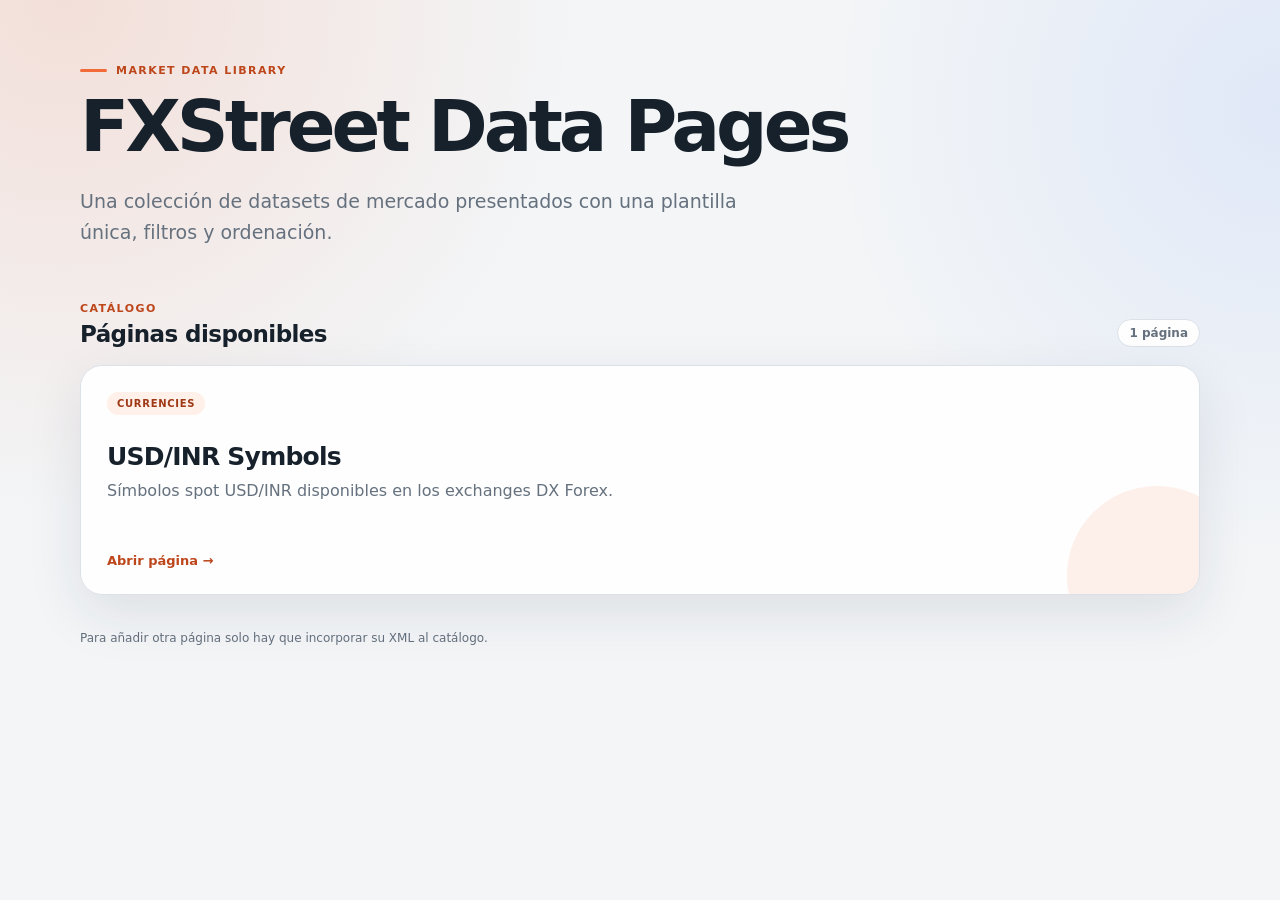
==== index.html @ c89b6307 "Replace static page with reusable XML template" ====
<!doctype html>
<html lang="es">
<head>
  <meta charset="utf-8">
  <meta name="viewport" content="width=device-width, initial-scale=1">
  <meta name="description" content="Catálogo de páginas de datos de mercado.">
  <title>FXStreet Data Pages</title>
  <link rel="stylesheet" href="assets/styles.css">
</head>
<body>
  <main class="shell">
    <header class="hero">
      <p class="eyebrow">Market data library</p>
      <h1>FXStreet Data Pages</h1>
      <p class="lede">Una colección de datasets de mercado presentados con una plantilla única, filtros y ordenación.</p>
    </header>

    <section aria-labelledby="pages-title">
      <div class="section-head">
        <div>
          <p class="section-kicker">Catálogo</p>
          <h2 id="pages-title">Páginas disponibles</h2>
        </div>
        <span class="pill" id="page-count">Cargando…</span>
      </div>

      <div class="catalog-grid" id="catalog" aria-live="polite"></div>
      <p class="status" id="catalog-status">Leyendo catálogo…</p>
    </section>

    <footer>Para añadir otra página solo hay que incorporar su XML al catálogo.</footer>
  </main>

  <script src="assets/index.js" defer></script>
</body>
</html>
---- assets/styles.css ----
:root {
  color-scheme: light dark;
  --bg: #f3f5f7;
  --surface: rgba(255, 255, 255, 0.94);
  --surface-soft: #f7f8fa;
  --text: #17212b;
  --muted: #65717e;
  --line: #dbe1e7;
  --accent: #f26b38;
  --accent-strong: #bd461b;
  --accent-soft: #fff0e9;
  --blue-soft: #e8f4fd;
  --blue: #1a6fa8;
  --green-soft: #edf7ed;
  --green: #2e7d32;
  --danger: #b42318;
  --shadow: 0 18px 55px rgba(31, 42, 55, 0.1);
}

* { box-sizing: border-box; }

body {
  min-height: 100vh;
  margin: 0;
  color: var(--text);
  background:
    radial-gradient(circle at 5% 0%, rgba(242, 107, 56, 0.16), transparent 32rem),
    radial-gradient(circle at 100% 12%, rgba(55, 120, 255, 0.1), transparent 28rem),
    var(--bg);
  font-family: Inter, ui-sans-serif, system-ui, -apple-system, BlinkMacSystemFont, "Segoe UI", sans-serif;
}

button, input, select { font: inherit; }

.shell { width: min(1120px, calc(100% - 32px)); margin: 0 auto; padding: 64px 0; }
.hero { max-width: 780px; margin-bottom: 54px; }
.eyebrow, .section-kicker { margin: 0 0 14px; color: var(--accent-strong); font-size: 11px; font-weight: 850; letter-spacing: 0.13em; text-transform: uppercase; }
.eyebrow { display: flex; align-items: center; gap: 9px; }
.eyebrow::before { width: 27px; height: 3px; border-radius: 99px; background: var(--accent); content: ""; }
h1 { margin: 0; font-size: clamp(38px, 7vw, 72px); line-height: 0.98; letter-spacing: -0.055em; }
.lede { max-width: 680px; margin: 24px 0 0; color: var(--muted); font-size: clamp(16px, 2vw, 19px); line-height: 1.65; }

.section-head { display: flex; align-items: end; justify-content: space-between; gap: 20px; margin-bottom: 18px; }
.section-head h2 { margin: 0; font-size: 23px; letter-spacing: -0.025em; }
.section-kicker { margin-bottom: 6px; }
.pill { padding: 6px 11px; border: 1px solid var(--line); border-radius: 999px; color: var(--muted); background: var(--surface); font-size: 12px; font-weight: 750; }

.catalog-grid { display: grid; grid-template-columns: repeat(auto-fit, minmax(280px, 1fr)); gap: 18px; }
.catalog-card { position: relative; display: flex; min-height: 230px; flex-direction: column; padding: 26px; overflow: hidden; border: 1px solid var(--line); border-radius: 22px; color: inherit; background: var(--surface); box-shadow: var(--shadow); text-decoration: none; transition: transform 180ms ease, border-color 180ms ease, box-shadow 180ms ease; }
.catalog-card::after { position: absolute; right: -48px; bottom: -72px; width: 180px; height: 180px; border-radius: 50%; background: rgba(242, 107, 56, 0.1); content: ""; }
.catalog-card:hover, .catalog-card:focus-visible { transform: translateY(-4px); border-color: rgba(242, 107, 56, 0.62); box-shadow: 0 22px 60px rgba(31, 42, 55, 0.16); outline: none; }
.tag { align-self: flex-start; padding: 6px 10px; border-radius: 999px; color: #9f3814; background: var(--accent-soft); font-size: 10px; font-weight: 850; letter-spacing: 0.07em; text-transform: uppercase; }
.catalog-card h3 { margin: 27px 0 8px; font-size: 25px; letter-spacing: -0.03em; }
.catalog-card p { margin: 0; color: var(--muted); line-height: 1.55; }
.open-link { z-index: 1; margin-top: auto; padding-top: 28px; color: var(--accent-strong); font-size: 13px; font-weight: 800; }
.status { color: var(--muted); }
.status.error { color: var(--danger); }
footer { margin-top: 36px; color: var(--muted); font-size: 12px; }

.page-shell { width: min(1280px, calc(100% - 28px)); margin: 0 auto; padding: 28px 0 54px; }
.topbar { display: flex; align-items: center; justify-content: space-between; gap: 18px; margin-bottom: 24px; }
.back-link { color: var(--muted); font-size: 13px; font-weight: 750; text-decoration: none; }
.back-link:hover { color: var(--accent-strong); }
.source-link { color: var(--accent-strong); font-size: 12px; font-weight: 750; text-decoration: none; }
.dataset-head { display: flex; align-items: end; justify-content: space-between; gap: 24px; margin-bottom: 24px; }
.dataset-head h1 { font-size: clamp(30px, 5vw, 54px); }
.dataset-description { max-width: 620px; margin: 13px 0 0; color: var(--muted); line-height: 1.55; }

.kpi-grid { display: grid; grid-template-columns: repeat(4, minmax(145px, 1fr)); gap: 10px; margin-bottom: 16px; }
.kpi { min-width: 0; padding: 16px 18px; border: 1px solid var(--line); border-radius: 14px; background: var(--surface); }
.kpi-value { overflow: hidden; font-size: 24px; font-weight: 850; letter-spacing: -0.03em; text-overflow: ellipsis; white-space: nowrap; }
.kpi-label { margin-top: 3px; color: var(--muted); font-size: 10px; font-weight: 750; letter-spacing: 0.07em; text-transform: uppercase; }

.filters { display: grid; grid-template-columns: minmax(240px, 2fr) repeat(3, minmax(140px, 1fr)) auto; gap: 10px; padding: 14px; border: 1px solid var(--line); border-radius: 16px 16px 0 0; background: var(--surface); }
.field { display: flex; min-width: 0; flex-direction: column; gap: 5px; }
.field label { color: var(--muted); font-size: 10px; font-weight: 750; letter-spacing: 0.06em; text-transform: uppercase; }
.field input, .field select { width: 100%; height: 38px; padding: 0 10px; border: 1px solid var(--line); border-radius: 9px; color: var(--text); background: var(--surface-soft); outline: none; }
.field input:focus, .field select:focus { border-color: var(--accent); box-shadow: 0 0 0 3px rgba(242, 107, 56, 0.12); }
.reset { align-self: end; height: 38px; padding: 0 14px; border: 1px solid var(--line); border-radius: 9px; color: var(--muted); background: transparent; cursor: pointer; }
.reset:hover { color: var(--text); border-color: var(--muted); }

.table-shell { overflow: hidden; border: 1px solid var(--line); border-top: 0; border-radius: 0 0 16px 16px; background: var(--surface); }
.table-meta { display: flex; justify-content: space-between; gap: 12px; padding: 11px 14px; border-bottom: 1px solid var(--line); color: var(--muted); font-size: 11px; }
.table-scroll { max-height: 62vh; overflow: auto; }
table { width: 100%; border-collapse: collapse; font-size: 12px; }
thead { position: sticky; top: 0; z-index: 2; background: var(--surface-soft); }
th { padding: 10px 12px; border-bottom: 1px solid var(--line); color: var(--muted); font-size: 10px; font-weight: 800; letter-spacing: 0.05em; text-align: left; text-transform: uppercase; white-space: nowrap; }
th[data-key] { cursor: pointer; user-select: none; }
th[data-key]:hover { color: var(--text); }
th[data-direction="asc"]::after { content: " ▲"; color: var(--accent); }
th[data-direction="desc"]::after { content: " ▼"; color: var(--accent); }
td { padding: 9px 12px; border-bottom: 1px solid var(--line); white-space: nowrap; }
tbody tr:last-child td { border-bottom: 0; }
tbody tr:hover { background: rgba(242, 107, 56, 0.045); }
.mono { font-family: "SFMono-Regular", Consolas, "Liberation Mono", monospace; font-size: 11px; }
.exchange { display: inline-block; padding: 3px 7px; border-radius: 999px; color: var(--blue); background: var(--blue-soft); font-size: 10px; font-weight: 750; }
.empty { padding: 36px; color: var(--muted); text-align: center; }
.loading-card { padding: 28px; border: 1px solid var(--line); border-radius: 16px; color: var(--muted); background: var(--surface); }

@media (prefers-color-scheme: dark) {
  :root { --bg: #10151b; --surface: rgba(24, 31, 39, 0.95); --surface-soft: #202832; --text: #f4f6f8; --muted: #9ba8b5; --line: #303b46; --accent-strong: #ff8a5d; --accent-soft: rgba(242, 107, 56, 0.18); --blue-soft: rgba(26, 111, 168, 0.2); --blue: #75bfee; --shadow: 0 18px 50px rgba(0, 0, 0, 0.28); }
  .tag { color: #ffc0a5; }
}

@media (max-width: 900px) {
  .kpi-grid { grid-template-columns: repeat(2, 1fr); }
  .filters { grid-template-columns: repeat(2, minmax(0, 1fr)); }
  .filters .field:first-child { grid-column: 1 / -1; }
  .reset { width: 100%; }
}

@media (max-width: 560px) {
  .shell { padding: 46px 0; }
  .hero { margin-bottom: 40px; }
  .section-head, .dataset-head { align-items: flex-start; flex-direction: column; }
  .page-shell { width: min(100% - 20px, 1280px); }
  .kpi-grid, .filters { grid-template-columns: 1fr; }
  .filters .field:first-child { grid-column: auto; }
}
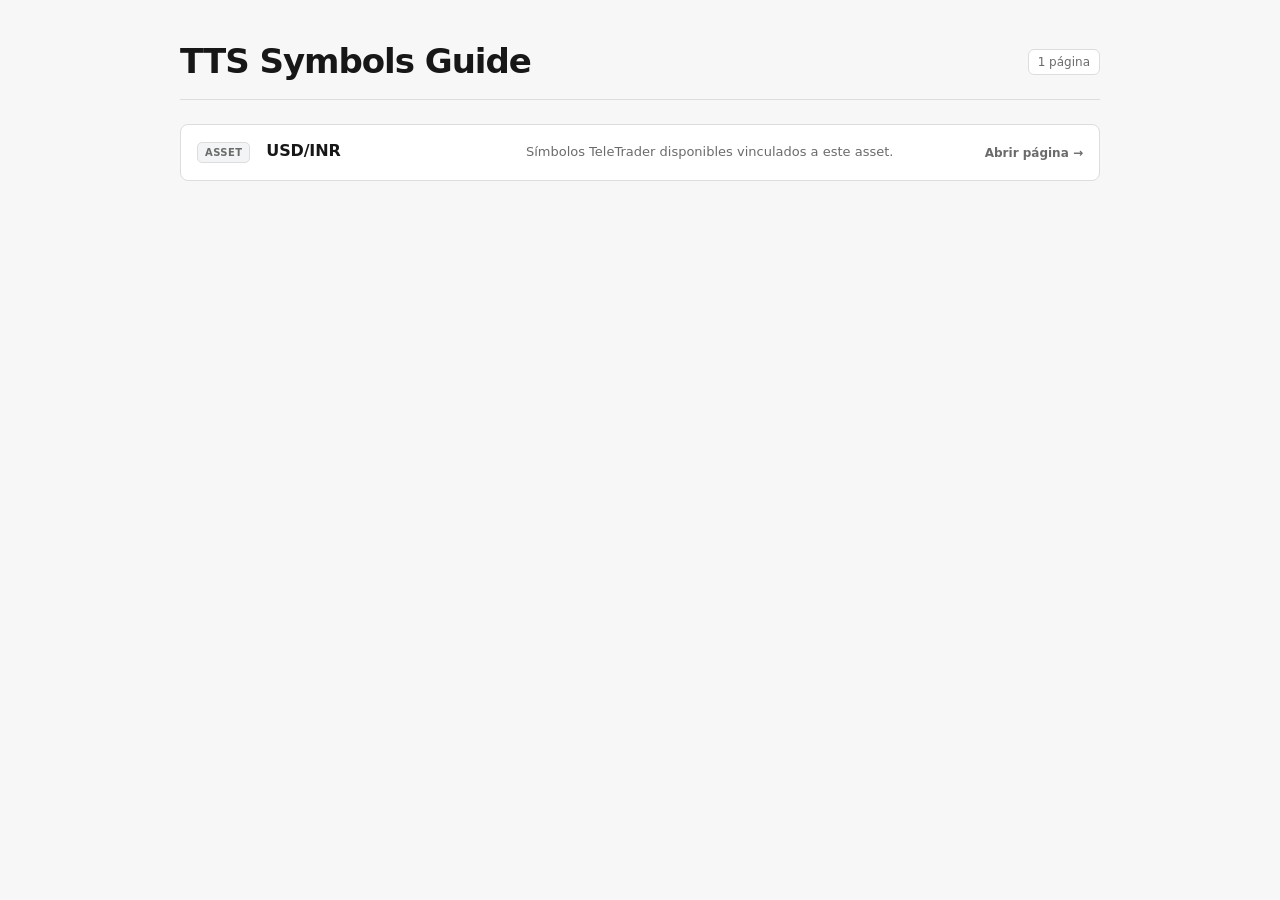
==== commit 92cd154f: "Simplify UI and clarify TeleTrader asset data" ====
--- a/index.html
+++ b/index.html
@@ -3,32 +3,23 @@
 <head>
   <meta charset="utf-8">
   <meta name="viewport" content="width=device-width, initial-scale=1">
-  <meta name="description" content="Catálogo de páginas de datos de mercado.">
-  <title>FXStreet Data Pages</title>
+  <meta name="description" content="Catálogo de símbolos TTS.">
+  <title>TTS Symbols Guide</title>
   <link rel="stylesheet" href="assets/styles.css">
 </head>
 <body>
   <main class="shell">
-    <header class="hero">
-      <p class="eyebrow">Market data library</p>
-      <h1>FXStreet Data Pages</h1>
-      <p class="lede">Una colección de datasets de mercado presentados con una plantilla única, filtros y ordenación.</p>
+    <header class="site-header">
+      <h1>TTS Symbols Guide</h1>
+      <span class="pill" id="page-count">Cargando…</span>
     </header>
 
     <section aria-labelledby="pages-title">
-      <div class="section-head">
-        <div>
-          <p class="section-kicker">Catálogo</p>
-          <h2 id="pages-title">Páginas disponibles</h2>
-        </div>
-        <span class="pill" id="page-count">Cargando…</span>
-      </div>
+      <h2 class="visually-hidden" id="pages-title">Páginas disponibles</h2>
 
       <div class="catalog-grid" id="catalog" aria-live="polite"></div>
       <p class="status" id="catalog-status">Leyendo catálogo…</p>
     </section>
-
-    <footer>Para añadir otra página solo hay que incorporar su XML al catálogo.</footer>
   </main>
 
   <script src="assets/index.js" defer></script>
--- a/assets/styles.css
+++ b/assets/styles.css
@@ -1,20 +1,14 @@
 :root {
   color-scheme: light dark;
-  --bg: #f3f5f7;
-  --surface: rgba(255, 255, 255, 0.94);
-  --surface-soft: #f7f8fa;
-  --text: #17212b;
-  --muted: #65717e;
-  --line: #dbe1e7;
-  --accent: #f26b38;
-  --accent-strong: #bd461b;
-  --accent-soft: #fff0e9;
-  --blue-soft: #e8f4fd;
-  --blue: #1a6fa8;
-  --green-soft: #edf7ed;
-  --green: #2e7d32;
-  --danger: #b42318;
-  --shadow: 0 18px 55px rgba(31, 42, 55, 0.1);
+  --bg: #f7f7f7;
+  --surface: #ffffff;
+  --surface-soft: #f3f4f5;
+  --text: #171717;
+  --muted: #6b6b6b;
+  --line: #dddddd;
+  --line-strong: #b8b8b8;
+  --focus: #555555;
+  --danger: #a61b1b;
 }
 
 * { box-sizing: border-box; }
@@ -23,97 +17,125 @@
   min-height: 100vh;
   margin: 0;
   color: var(--text);
-  background:
-    radial-gradient(circle at 5% 0%, rgba(242, 107, 56, 0.16), transparent 32rem),
-    radial-gradient(circle at 100% 12%, rgba(55, 120, 255, 0.1), transparent 28rem),
-    var(--bg);
+  background: var(--bg);
   font-family: Inter, ui-sans-serif, system-ui, -apple-system, BlinkMacSystemFont, "Segoe UI", sans-serif;
 }
 
 button, input, select { font: inherit; }
 
-.shell { width: min(1120px, calc(100% - 32px)); margin: 0 auto; padding: 64px 0; }
-.hero { max-width: 780px; margin-bottom: 54px; }
-.eyebrow, .section-kicker { margin: 0 0 14px; color: var(--accent-strong); font-size: 11px; font-weight: 850; letter-spacing: 0.13em; text-transform: uppercase; }
-.eyebrow { display: flex; align-items: center; gap: 9px; }
-.eyebrow::before { width: 27px; height: 3px; border-radius: 99px; background: var(--accent); content: ""; }
-h1 { margin: 0; font-size: clamp(38px, 7vw, 72px); line-height: 0.98; letter-spacing: -0.055em; }
-.lede { max-width: 680px; margin: 24px 0 0; color: var(--muted); font-size: clamp(16px, 2vw, 19px); line-height: 1.65; }
+.visually-hidden {
+  position: absolute;
+  width: 1px;
+  height: 1px;
+  padding: 0;
+  overflow: hidden;
+  clip: rect(0, 0, 0, 0);
+  white-space: nowrap;
+  border: 0;
+}
 
-.section-head { display: flex; align-items: end; justify-content: space-between; gap: 20px; margin-bottom: 18px; }
-.section-head h2 { margin: 0; font-size: 23px; letter-spacing: -0.025em; }
-.section-kicker { margin-bottom: 6px; }
-.pill { padding: 6px 11px; border: 1px solid var(--line); border-radius: 999px; color: var(--muted); background: var(--surface); font-size: 12px; font-weight: 750; }
+.shell {
+  width: min(920px, calc(100% - 32px));
+  margin: 0 auto;
+  padding: 42px 0;
+}
 
-.catalog-grid { display: grid; grid-template-columns: repeat(auto-fit, minmax(280px, 1fr)); gap: 18px; }
-.catalog-card { position: relative; display: flex; min-height: 230px; flex-direction: column; padding: 26px; overflow: hidden; border: 1px solid var(--line); border-radius: 22px; color: inherit; background: var(--surface); box-shadow: var(--shadow); text-decoration: none; transition: transform 180ms ease, border-color 180ms ease, box-shadow 180ms ease; }
-.catalog-card::after { position: absolute; right: -48px; bottom: -72px; width: 180px; height: 180px; border-radius: 50%; background: rgba(242, 107, 56, 0.1); content: ""; }
-.catalog-card:hover, .catalog-card:focus-visible { transform: translateY(-4px); border-color: rgba(242, 107, 56, 0.62); box-shadow: 0 22px 60px rgba(31, 42, 55, 0.16); outline: none; }
-.tag { align-self: flex-start; padding: 6px 10px; border-radius: 999px; color: #9f3814; background: var(--accent-soft); font-size: 10px; font-weight: 850; letter-spacing: 0.07em; text-transform: uppercase; }
-.catalog-card h3 { margin: 27px 0 8px; font-size: 25px; letter-spacing: -0.03em; }
-.catalog-card p { margin: 0; color: var(--muted); line-height: 1.55; }
-.open-link { z-index: 1; margin-top: auto; padding-top: 28px; color: var(--accent-strong); font-size: 13px; font-weight: 800; }
-.status { color: var(--muted); }
+.site-header {
+  display: flex;
+  align-items: center;
+  justify-content: space-between;
+  gap: 16px;
+  margin-bottom: 24px;
+  padding-bottom: 18px;
+  border-bottom: 1px solid var(--line);
+}
+
+h1 { margin: 0; font-size: clamp(24px, 4vw, 34px); line-height: 1.15; letter-spacing: -0.03em; }
+.pill { padding: 5px 9px; border: 1px solid var(--line); border-radius: 6px; color: var(--muted); background: var(--surface); font-size: 12px; }
+
+.catalog-grid { display: grid; gap: 10px; }
+.catalog-card { display: grid; grid-template-columns: auto minmax(120px, 0.55fr) minmax(240px, 1fr) auto; align-items: center; gap: 16px; padding: 16px; border: 1px solid var(--line); border-radius: 8px; color: inherit; background: var(--surface); text-decoration: none; transition: border-color 120ms ease, background 120ms ease; }
+.catalog-card:hover, .catalog-card:focus-visible { border-color: var(--line-strong); background: var(--surface-soft); outline: none; }
+.tag { padding: 4px 7px; border: 1px solid var(--line); border-radius: 5px; color: var(--muted); background: var(--surface-soft); font-size: 10px; font-weight: 700; letter-spacing: 0.04em; text-transform: uppercase; }
+.catalog-card h3 { margin: 0 0 4px; font-size: 16px; letter-spacing: -0.01em; }
+.catalog-card p { margin: 0; color: var(--muted); font-size: 13px; line-height: 1.45; }
+.open-link { color: var(--muted); font-size: 12px; font-weight: 650; white-space: nowrap; }
+.status { color: var(--muted); font-size: 13px; }
 .status.error { color: var(--danger); }
-footer { margin-top: 36px; color: var(--muted); font-size: 12px; }
 
-.page-shell { width: min(1280px, calc(100% - 28px)); margin: 0 auto; padding: 28px 0 54px; }
+.page-shell { width: min(1240px, calc(100% - 28px)); margin: 0 auto; padding: 24px 0 44px; }
 .topbar { display: flex; align-items: center; justify-content: space-between; gap: 18px; margin-bottom: 24px; }
-.back-link { color: var(--muted); font-size: 13px; font-weight: 750; text-decoration: none; }
-.back-link:hover { color: var(--accent-strong); }
-.source-link { color: var(--accent-strong); font-size: 12px; font-weight: 750; text-decoration: none; }
-.dataset-head { display: flex; align-items: end; justify-content: space-between; gap: 24px; margin-bottom: 24px; }
-.dataset-head h1 { font-size: clamp(30px, 5vw, 54px); }
-.dataset-description { max-width: 620px; margin: 13px 0 0; color: var(--muted); line-height: 1.55; }
+.back-link, .source-link { color: var(--muted); font-size: 12px; font-weight: 650; text-decoration: none; }
+.back-link:hover, .source-link:hover { color: var(--text); text-decoration: underline; }
+.dataset-head { display: flex; align-items: end; justify-content: space-between; gap: 24px; margin-bottom: 20px; }
+.dataset-head h1 { font-size: clamp(26px, 4vw, 40px); }
+.eyebrow { margin: 0 0 7px; color: var(--muted); font-size: 10px; font-weight: 700; letter-spacing: 0.08em; text-transform: uppercase; }
+.dataset-description { max-width: 640px; margin: 8px 0 0; color: var(--muted); font-size: 14px; line-height: 1.5; }
 
-.kpi-grid { display: grid; grid-template-columns: repeat(4, minmax(145px, 1fr)); gap: 10px; margin-bottom: 16px; }
-.kpi { min-width: 0; padding: 16px 18px; border: 1px solid var(--line); border-radius: 14px; background: var(--surface); }
-.kpi-value { overflow: hidden; font-size: 24px; font-weight: 850; letter-spacing: -0.03em; text-overflow: ellipsis; white-space: nowrap; }
-.kpi-label { margin-top: 3px; color: var(--muted); font-size: 10px; font-weight: 750; letter-spacing: 0.07em; text-transform: uppercase; }
+.kpi-grid { display: grid; grid-template-columns: repeat(4, minmax(145px, 1fr)); margin-bottom: 12px; border: 1px solid var(--line); border-radius: 8px; background: var(--surface); }
+.kpi { min-width: 0; padding: 14px 16px; border-right: 1px solid var(--line); }
+.kpi:last-child { border-right: 0; }
+.kpi-value { overflow: hidden; font-size: 20px; font-weight: 700; letter-spacing: -0.02em; text-overflow: ellipsis; white-space: nowrap; }
+.kpi-label { margin-top: 3px; color: var(--muted); font-size: 9px; font-weight: 700; letter-spacing: 0.06em; text-transform: uppercase; }
 
-.filters { display: grid; grid-template-columns: minmax(240px, 2fr) repeat(3, minmax(140px, 1fr)) auto; gap: 10px; padding: 14px; border: 1px solid var(--line); border-radius: 16px 16px 0 0; background: var(--surface); }
+.filters { display: grid; grid-template-columns: minmax(240px, 2fr) repeat(3, minmax(140px, 1fr)) auto; gap: 10px; padding: 12px; border: 1px solid var(--line); border-radius: 8px 8px 0 0; background: var(--surface); }
 .field { display: flex; min-width: 0; flex-direction: column; gap: 5px; }
-.field label { color: var(--muted); font-size: 10px; font-weight: 750; letter-spacing: 0.06em; text-transform: uppercase; }
-.field input, .field select { width: 100%; height: 38px; padding: 0 10px; border: 1px solid var(--line); border-radius: 9px; color: var(--text); background: var(--surface-soft); outline: none; }
-.field input:focus, .field select:focus { border-color: var(--accent); box-shadow: 0 0 0 3px rgba(242, 107, 56, 0.12); }
-.reset { align-self: end; height: 38px; padding: 0 14px; border: 1px solid var(--line); border-radius: 9px; color: var(--muted); background: transparent; cursor: pointer; }
-.reset:hover { color: var(--text); border-color: var(--muted); }
+.field label { color: var(--muted); font-size: 9px; font-weight: 700; letter-spacing: 0.05em; text-transform: uppercase; }
+.field input, .field select { width: 100%; height: 36px; padding: 0 9px; border: 1px solid var(--line); border-radius: 5px; color: var(--text); background: var(--surface); outline: none; }
+.field input:focus, .field select:focus { border-color: var(--focus); box-shadow: 0 0 0 2px color-mix(in srgb, var(--focus) 16%, transparent); }
+.reset { align-self: end; height: 36px; padding: 0 13px; border: 1px solid var(--line-strong); border-radius: 5px; color: var(--text); background: var(--surface); cursor: pointer; }
+.reset:hover { background: var(--surface-soft); }
 
-.table-shell { overflow: hidden; border: 1px solid var(--line); border-top: 0; border-radius: 0 0 16px 16px; background: var(--surface); }
-.table-meta { display: flex; justify-content: space-between; gap: 12px; padding: 11px 14px; border-bottom: 1px solid var(--line); color: var(--muted); font-size: 11px; }
-.table-scroll { max-height: 62vh; overflow: auto; }
+.table-shell { overflow: hidden; border: 1px solid var(--line); border-top: 0; border-radius: 0 0 8px 8px; background: var(--surface); }
+.table-meta { display: flex; justify-content: space-between; gap: 12px; padding: 9px 12px; border-bottom: 1px solid var(--line); color: var(--muted); font-size: 10px; }
+.table-scroll { max-height: 64vh; overflow: auto; }
 table { width: 100%; border-collapse: collapse; font-size: 12px; }
 thead { position: sticky; top: 0; z-index: 2; background: var(--surface-soft); }
-th { padding: 10px 12px; border-bottom: 1px solid var(--line); color: var(--muted); font-size: 10px; font-weight: 800; letter-spacing: 0.05em; text-align: left; text-transform: uppercase; white-space: nowrap; }
+th { padding: 9px 10px; border-bottom: 1px solid var(--line); color: var(--muted); font-size: 9px; font-weight: 700; letter-spacing: 0.04em; text-align: left; text-transform: uppercase; white-space: nowrap; }
 th[data-key] { cursor: pointer; user-select: none; }
 th[data-key]:hover { color: var(--text); }
-th[data-direction="asc"]::after { content: " ▲"; color: var(--accent); }
-th[data-direction="desc"]::after { content: " ▼"; color: var(--accent); }
-td { padding: 9px 12px; border-bottom: 1px solid var(--line); white-space: nowrap; }
+th[data-direction="asc"]::after { content: " ▲"; }
+th[data-direction="desc"]::after { content: " ▼"; }
+td { padding: 8px 10px; border-bottom: 1px solid var(--line); white-space: nowrap; }
 tbody tr:last-child td { border-bottom: 0; }
-tbody tr:hover { background: rgba(242, 107, 56, 0.045); }
-.mono { font-family: "SFMono-Regular", Consolas, "Liberation Mono", monospace; font-size: 11px; }
-.exchange { display: inline-block; padding: 3px 7px; border-radius: 999px; color: var(--blue); background: var(--blue-soft); font-size: 10px; font-weight: 750; }
-.empty { padding: 36px; color: var(--muted); text-align: center; }
-.loading-card { padding: 28px; border: 1px solid var(--line); border-radius: 16px; color: var(--muted); background: var(--surface); }
+tbody tr:hover { background: var(--surface-soft); }
+.mono { font-family: "SFMono-Regular", Consolas, "Liberation Mono", monospace; font-size: 10px; }
+.exchange { display: inline-block; padding: 2px 6px; border: 1px solid var(--line); border-radius: 4px; color: var(--text); background: var(--surface-soft); font-size: 10px; }
+.empty { padding: 32px; color: var(--muted); text-align: center; }
+.loading-card { padding: 24px; border: 1px solid var(--line); border-radius: 8px; color: var(--muted); background: var(--surface); }
 
 @media (prefers-color-scheme: dark) {
-  :root { --bg: #10151b; --surface: rgba(24, 31, 39, 0.95); --surface-soft: #202832; --text: #f4f6f8; --muted: #9ba8b5; --line: #303b46; --accent-strong: #ff8a5d; --accent-soft: rgba(242, 107, 56, 0.18); --blue-soft: rgba(26, 111, 168, 0.2); --blue: #75bfee; --shadow: 0 18px 50px rgba(0, 0, 0, 0.28); }
-  .tag { color: #ffc0a5; }
+  :root {
+    --bg: #111111;
+    --surface: #191919;
+    --surface-soft: #222222;
+    --text: #eeeeee;
+    --muted: #a0a0a0;
+    --line: #353535;
+    --line-strong: #5b5b5b;
+    --focus: #b5b5b5;
+    --danger: #ff8b8b;
+  }
 }
 
 @media (max-width: 900px) {
   .kpi-grid { grid-template-columns: repeat(2, 1fr); }
+  .kpi:nth-child(2) { border-right: 0; }
+  .kpi:nth-child(-n+2) { border-bottom: 1px solid var(--line); }
   .filters { grid-template-columns: repeat(2, minmax(0, 1fr)); }
   .filters .field:first-child { grid-column: 1 / -1; }
   .reset { width: 100%; }
 }
 
-@media (max-width: 560px) {
-  .shell { padding: 46px 0; }
-  .hero { margin-bottom: 40px; }
-  .section-head, .dataset-head { align-items: flex-start; flex-direction: column; }
-  .page-shell { width: min(100% - 20px, 1280px); }
+@media (max-width: 620px) {
+  .shell { padding: 28px 0; }
+  .site-header, .dataset-head { align-items: flex-start; flex-direction: column; }
+  .catalog-card { grid-template-columns: 1fr; gap: 8px; }
+  .tag { justify-self: start; }
+  .open-link { margin-top: 4px; }
+  .page-shell { width: min(100% - 20px, 1240px); }
   .kpi-grid, .filters { grid-template-columns: 1fr; }
+  .kpi { border-right: 0; border-bottom: 1px solid var(--line); }
+  .kpi:last-child { border-bottom: 0; }
   .filters .field:first-child { grid-column: auto; }
 }
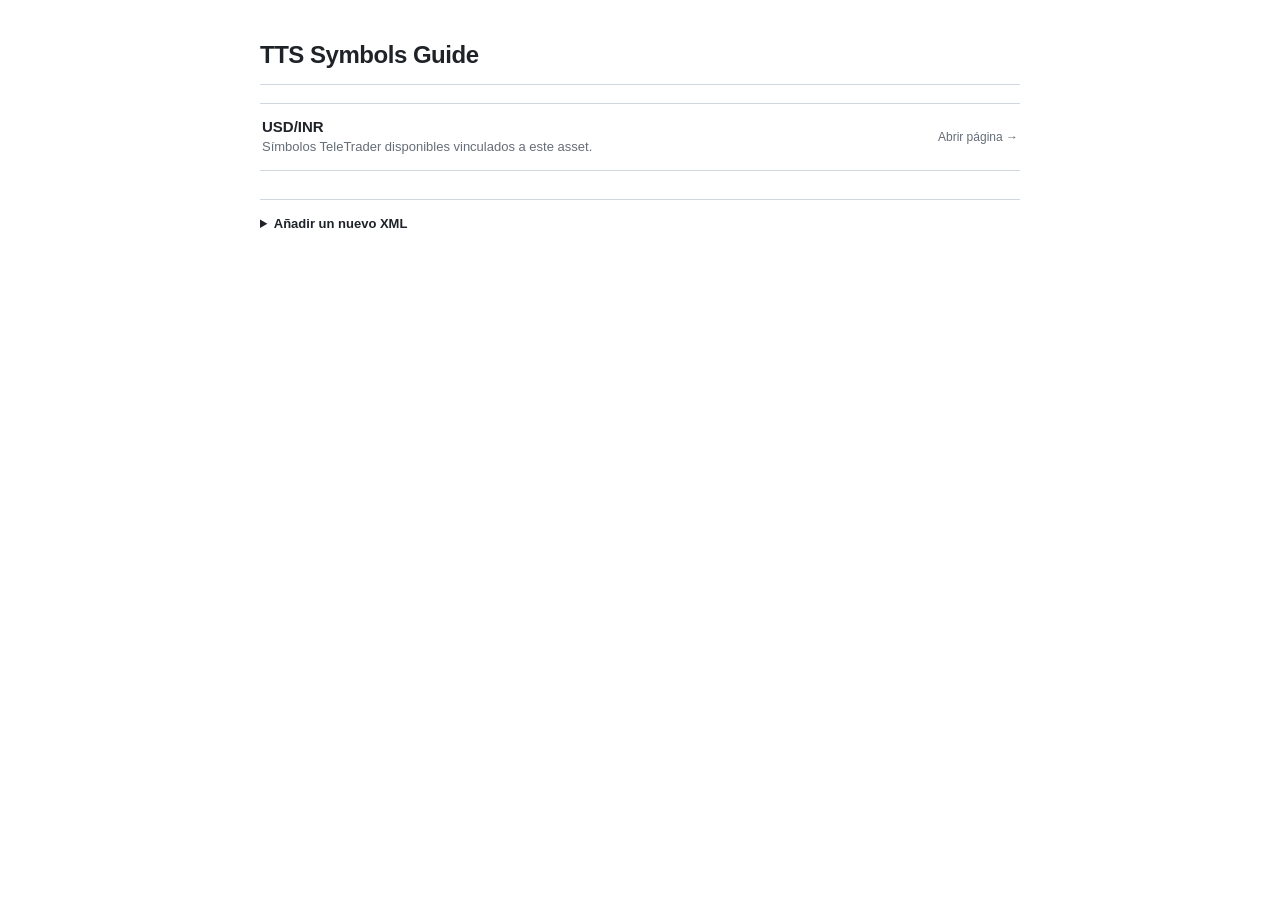
==== commit 0bd5f2a2: "Use minimal UI and add XML publishing guide" ====
--- a/index.html
+++ b/index.html
@@ -5,23 +5,39 @@
   <meta name="viewport" content="width=device-width, initial-scale=1">
   <meta name="description" content="Catálogo de símbolos TTS.">
   <title>TTS Symbols Guide</title>
-  <link rel="stylesheet" href="assets/styles.css">
+  <link rel="stylesheet" href="assets/styles.css?v=20260824-2">
 </head>
 <body>
   <main class="shell">
     <header class="site-header">
       <h1>TTS Symbols Guide</h1>
-      <span class="pill" id="page-count">Cargando…</span>
     </header>
 
     <section aria-labelledby="pages-title">
       <h2 class="visually-hidden" id="pages-title">Páginas disponibles</h2>
 
-      <div class="catalog-grid" id="catalog" aria-live="polite"></div>
+      <div class="catalog-list" id="catalog" aria-live="polite"></div>
       <p class="status" id="catalog-status">Leyendo catálogo…</p>
     </section>
+
+    <details class="howto">
+      <summary>Añadir un nuevo XML</summary>
+      <ol>
+        <li><a href="https://github.com/Michel930107/fxstreet-pages/upload/main/data">Sube el XML</a> a la carpeta <code>data/</code>.</li>
+        <li><a href="https://github.com/Michel930107/fxstreet-pages/edit/main/data/pages.json">Edita <code>pages.json</code></a> y añade una entrada como esta:</li>
+      </ol>
+      <pre><code>{
+  "id": "eurusd",
+  "title": "EUR/USD",
+  "description": "Símbolos TeleTrader vinculados a este asset.",
+  "category": "Asset",
+  "query": "EURUSD",
+  "source": "data/eurusd.xml"
+}</code></pre>
+      <p>Guarda los cambios. El índice y la plantilla se actualizarán automáticamente.</p>
+    </details>
   </main>
 
-  <script src="assets/index.js" defer></script>
+  <script src="assets/index.js?v=20260824-2" defer></script>
 </body>
 </html>
--- a/assets/styles.css
+++ b/assets/styles.css
@@ -1,14 +1,11 @@
 :root {
-  color-scheme: light dark;
-  --bg: #f7f7f7;
-  --surface: #ffffff;
-  --surface-soft: #f3f4f5;
-  --text: #171717;
-  --muted: #6b6b6b;
-  --line: #dddddd;
-  --line-strong: #b8b8b8;
-  --focus: #555555;
-  --danger: #a61b1b;
+  color-scheme: light;
+  --text: #1f2328;
+  --muted: #656d76;
+  --line: #d0d7de;
+  --soft: #f6f8fa;
+  --white: #ffffff;
+  --danger: #cf222e;
 }
 
 * { box-sizing: border-box; }
@@ -17,8 +14,9 @@
   min-height: 100vh;
   margin: 0;
   color: var(--text);
-  background: var(--bg);
-  font-family: Inter, ui-sans-serif, system-ui, -apple-system, BlinkMacSystemFont, "Segoe UI", sans-serif;
+  background: var(--white);
+  font-family: -apple-system, BlinkMacSystemFont, "Segoe UI", sans-serif;
+  font-size: 14px;
 }
 
 button, input, select { font: inherit; }
@@ -35,107 +33,208 @@
 }
 
 .shell {
-  width: min(920px, calc(100% - 32px));
+  width: min(760px, calc(100% - 32px));
   margin: 0 auto;
-  padding: 42px 0;
+  padding: 40px 0;
 }
 
 .site-header {
+  margin-bottom: 18px;
+  padding-bottom: 14px;
+  border-bottom: 1px solid var(--line);
+}
+
+h1 {
+  margin: 0;
+  font-size: 24px;
+  line-height: 1.25;
+  letter-spacing: -0.02em;
+}
+
+.catalog-list { border-top: 1px solid var(--line); }
+
+.catalog-row {
+  display: flex;
+  align-items: center;
+  justify-content: space-between;
+  gap: 20px;
+  padding: 14px 2px;
+  border-bottom: 1px solid var(--line);
+  color: inherit;
+  text-decoration: none;
+}
+
+.catalog-row:hover h3,
+.catalog-row:focus-visible h3 { text-decoration: underline; }
+
+.catalog-row:focus-visible {
+  outline: 2px solid var(--text);
+  outline-offset: 3px;
+}
+
+.catalog-copy { min-width: 0; }
+.catalog-row h3 { margin: 0 0 3px; font-size: 15px; }
+.catalog-row p { margin: 0; color: var(--muted); font-size: 13px; line-height: 1.4; }
+.open-link { flex: none; color: var(--muted); font-size: 12px; white-space: nowrap; }
+.status { color: var(--muted); font-size: 13px; }
+.status.error { color: var(--danger); }
+
+.howto {
+  margin-top: 28px;
+  padding-top: 16px;
+  border-top: 1px solid var(--line);
+  color: var(--muted);
+  font-size: 13px;
+}
+
+.howto summary { color: var(--text); font-weight: 600; cursor: pointer; }
+.howto ol { margin: 14px 0 10px; padding-left: 20px; line-height: 1.6; }
+.howto a { color: var(--text); }
+.howto p { margin: 10px 0 0; }
+.howto code { font-family: Consolas, "Liberation Mono", monospace; }
+.howto pre {
+  margin: 10px 0;
+  padding: 12px;
+  overflow-x: auto;
+  border: 1px solid var(--line);
+  border-radius: 4px;
+  color: var(--text);
+  background: var(--soft);
+  font-size: 12px;
+  line-height: 1.45;
+}
+
+.page-shell {
+  width: min(1180px, calc(100% - 28px));
+  margin: 0 auto;
+  padding: 22px 0 40px;
+}
+
+.topbar {
   display: flex;
   align-items: center;
   justify-content: space-between;
   gap: 16px;
-  margin-bottom: 24px;
-  padding-bottom: 18px;
-  border-bottom: 1px solid var(--line);
-}
-
-h1 { margin: 0; font-size: clamp(24px, 4vw, 34px); line-height: 1.15; letter-spacing: -0.03em; }
-.pill { padding: 5px 9px; border: 1px solid var(--line); border-radius: 6px; color: var(--muted); background: var(--surface); font-size: 12px; }
-
-.catalog-grid { display: grid; gap: 10px; }
-.catalog-card { display: grid; grid-template-columns: auto minmax(120px, 0.55fr) minmax(240px, 1fr) auto; align-items: center; gap: 16px; padding: 16px; border: 1px solid var(--line); border-radius: 8px; color: inherit; background: var(--surface); text-decoration: none; transition: border-color 120ms ease, background 120ms ease; }
-.catalog-card:hover, .catalog-card:focus-visible { border-color: var(--line-strong); background: var(--surface-soft); outline: none; }
-.tag { padding: 4px 7px; border: 1px solid var(--line); border-radius: 5px; color: var(--muted); background: var(--surface-soft); font-size: 10px; font-weight: 700; letter-spacing: 0.04em; text-transform: uppercase; }
-.catalog-card h3 { margin: 0 0 4px; font-size: 16px; letter-spacing: -0.01em; }
-.catalog-card p { margin: 0; color: var(--muted); font-size: 13px; line-height: 1.45; }
-.open-link { color: var(--muted); font-size: 12px; font-weight: 650; white-space: nowrap; }
-.status { color: var(--muted); font-size: 13px; }
-.status.error { color: var(--danger); }
-
-.page-shell { width: min(1240px, calc(100% - 28px)); margin: 0 auto; padding: 24px 0 44px; }
-.topbar { display: flex; align-items: center; justify-content: space-between; gap: 18px; margin-bottom: 24px; }
-.back-link, .source-link { color: var(--muted); font-size: 12px; font-weight: 650; text-decoration: none; }
-.back-link:hover, .source-link:hover { color: var(--text); text-decoration: underline; }
-.dataset-head { display: flex; align-items: end; justify-content: space-between; gap: 24px; margin-bottom: 20px; }
-.dataset-head h1 { font-size: clamp(26px, 4vw, 40px); }
-.eyebrow { margin: 0 0 7px; color: var(--muted); font-size: 10px; font-weight: 700; letter-spacing: 0.08em; text-transform: uppercase; }
-.dataset-description { max-width: 640px; margin: 8px 0 0; color: var(--muted); font-size: 14px; line-height: 1.5; }
-
-.kpi-grid { display: grid; grid-template-columns: repeat(4, minmax(145px, 1fr)); margin-bottom: 12px; border: 1px solid var(--line); border-radius: 8px; background: var(--surface); }
-.kpi { min-width: 0; padding: 14px 16px; border-right: 1px solid var(--line); }
-.kpi:last-child { border-right: 0; }
-.kpi-value { overflow: hidden; font-size: 20px; font-weight: 700; letter-spacing: -0.02em; text-overflow: ellipsis; white-space: nowrap; }
-.kpi-label { margin-top: 3px; color: var(--muted); font-size: 9px; font-weight: 700; letter-spacing: 0.06em; text-transform: uppercase; }
-
-.filters { display: grid; grid-template-columns: minmax(240px, 2fr) repeat(3, minmax(140px, 1fr)) auto; gap: 10px; padding: 12px; border: 1px solid var(--line); border-radius: 8px 8px 0 0; background: var(--surface); }
-.field { display: flex; min-width: 0; flex-direction: column; gap: 5px; }
-.field label { color: var(--muted); font-size: 9px; font-weight: 700; letter-spacing: 0.05em; text-transform: uppercase; }
-.field input, .field select { width: 100%; height: 36px; padding: 0 9px; border: 1px solid var(--line); border-radius: 5px; color: var(--text); background: var(--surface); outline: none; }
-.field input:focus, .field select:focus { border-color: var(--focus); box-shadow: 0 0 0 2px color-mix(in srgb, var(--focus) 16%, transparent); }
-.reset { align-self: end; height: 36px; padding: 0 13px; border: 1px solid var(--line-strong); border-radius: 5px; color: var(--text); background: var(--surface); cursor: pointer; }
-.reset:hover { background: var(--surface-soft); }
-
-.table-shell { overflow: hidden; border: 1px solid var(--line); border-top: 0; border-radius: 0 0 8px 8px; background: var(--surface); }
-.table-meta { display: flex; justify-content: space-between; gap: 12px; padding: 9px 12px; border-bottom: 1px solid var(--line); color: var(--muted); font-size: 10px; }
-.table-scroll { max-height: 64vh; overflow: auto; }
+  margin-bottom: 26px;
+}
+
+.back-link,
+.source-link {
+  color: var(--muted);
+  font-size: 12px;
+  text-decoration: none;
+}
+
+.back-link:hover,
+.source-link:hover { color: var(--text); text-decoration: underline; }
+
+.dataset-head { margin-bottom: 8px; }
+.dataset-head h1 { font-size: 26px; }
+.dataset-description { margin: 5px 0 0; color: var(--muted); font-size: 13px; }
+
+.summary {
+  margin: 0 0 18px;
+  color: var(--muted);
+  font-size: 12px;
+}
+
+.filters {
+  display: grid;
+  grid-template-columns: minmax(220px, 2fr) repeat(3, minmax(125px, 1fr)) auto;
+  gap: 8px;
+  margin-bottom: 10px;
+}
+
+.field { display: flex; min-width: 0; flex-direction: column; gap: 4px; }
+.field label { color: var(--muted); font-size: 10px; font-weight: 600; }
+
+.field input,
+.field select {
+  width: 100%;
+  height: 34px;
+  padding: 0 8px;
+  border: 1px solid var(--line);
+  border-radius: 4px;
+  color: var(--text);
+  background: var(--white);
+  outline: none;
+}
+
+.field input:focus,
+.field select:focus { border-color: var(--text); box-shadow: 0 0 0 1px var(--text); }
+
+.reset {
+  align-self: end;
+  height: 34px;
+  padding: 0 12px;
+  border: 1px solid var(--line);
+  border-radius: 4px;
+  color: var(--text);
+  background: var(--white);
+  cursor: pointer;
+}
+
+.reset:hover { background: var(--soft); }
+
+.table-shell {
+  overflow: hidden;
+  border: 1px solid var(--line);
+  border-radius: 4px;
+  background: var(--white);
+}
+
+.table-meta {
+  display: flex;
+  justify-content: space-between;
+  gap: 12px;
+  padding: 8px 10px;
+  border-bottom: 1px solid var(--line);
+  color: var(--muted);
+  font-size: 10px;
+}
+
+.table-scroll { max-height: 68vh; overflow: auto; }
 table { width: 100%; border-collapse: collapse; font-size: 12px; }
-thead { position: sticky; top: 0; z-index: 2; background: var(--surface-soft); }
-th { padding: 9px 10px; border-bottom: 1px solid var(--line); color: var(--muted); font-size: 9px; font-weight: 700; letter-spacing: 0.04em; text-align: left; text-transform: uppercase; white-space: nowrap; }
+thead { position: sticky; top: 0; z-index: 2; background: var(--soft); }
+
+th {
+  padding: 8px 10px;
+  border-bottom: 1px solid var(--line);
+  color: var(--muted);
+  font-size: 10px;
+  font-weight: 600;
+  text-align: left;
+  white-space: nowrap;
+}
+
 th[data-key] { cursor: pointer; user-select: none; }
 th[data-key]:hover { color: var(--text); }
 th[data-direction="asc"]::after { content: " ▲"; }
 th[data-direction="desc"]::after { content: " ▼"; }
-td { padding: 8px 10px; border-bottom: 1px solid var(--line); white-space: nowrap; }
+
+td {
+  padding: 7px 10px;
+  border-bottom: 1px solid var(--line);
+  white-space: nowrap;
+}
+
 tbody tr:last-child td { border-bottom: 0; }
-tbody tr:hover { background: var(--surface-soft); }
-.mono { font-family: "SFMono-Regular", Consolas, "Liberation Mono", monospace; font-size: 10px; }
-.exchange { display: inline-block; padding: 2px 6px; border: 1px solid var(--line); border-radius: 4px; color: var(--text); background: var(--surface-soft); font-size: 10px; }
-.empty { padding: 32px; color: var(--muted); text-align: center; }
-.loading-card { padding: 24px; border: 1px solid var(--line); border-radius: 8px; color: var(--muted); background: var(--surface); }
-
-@media (prefers-color-scheme: dark) {
-  :root {
-    --bg: #111111;
-    --surface: #191919;
-    --surface-soft: #222222;
-    --text: #eeeeee;
-    --muted: #a0a0a0;
-    --line: #353535;
-    --line-strong: #5b5b5b;
-    --focus: #b5b5b5;
-    --danger: #ff8b8b;
-  }
-}
-
-@media (max-width: 900px) {
-  .kpi-grid { grid-template-columns: repeat(2, 1fr); }
-  .kpi:nth-child(2) { border-right: 0; }
-  .kpi:nth-child(-n+2) { border-bottom: 1px solid var(--line); }
+tbody tr:hover { background: var(--soft); }
+.mono { font-family: Consolas, "Liberation Mono", monospace; font-size: 10px; }
+.exchange { font-size: 11px; }
+.empty { padding: 30px; color: var(--muted); text-align: center; }
+.loading-card { padding: 20px; border: 1px solid var(--line); border-radius: 4px; color: var(--muted); }
+
+@media (max-width: 820px) {
   .filters { grid-template-columns: repeat(2, minmax(0, 1fr)); }
   .filters .field:first-child { grid-column: 1 / -1; }
   .reset { width: 100%; }
 }
 
-@media (max-width: 620px) {
-  .shell { padding: 28px 0; }
-  .site-header, .dataset-head { align-items: flex-start; flex-direction: column; }
-  .catalog-card { grid-template-columns: 1fr; gap: 8px; }
-  .tag { justify-self: start; }
-  .open-link { margin-top: 4px; }
-  .page-shell { width: min(100% - 20px, 1240px); }
-  .kpi-grid, .filters { grid-template-columns: 1fr; }
-  .kpi { border-right: 0; border-bottom: 1px solid var(--line); }
-  .kpi:last-child { border-bottom: 0; }
+@media (max-width: 520px) {
+  .shell { padding: 24px 0; }
+  .catalog-row { align-items: flex-start; flex-direction: column; gap: 6px; }
+  .page-shell { width: min(100% - 18px, 1180px); }
+  .filters { grid-template-columns: 1fr; }
   .filters .field:first-child { grid-column: auto; }
 }
